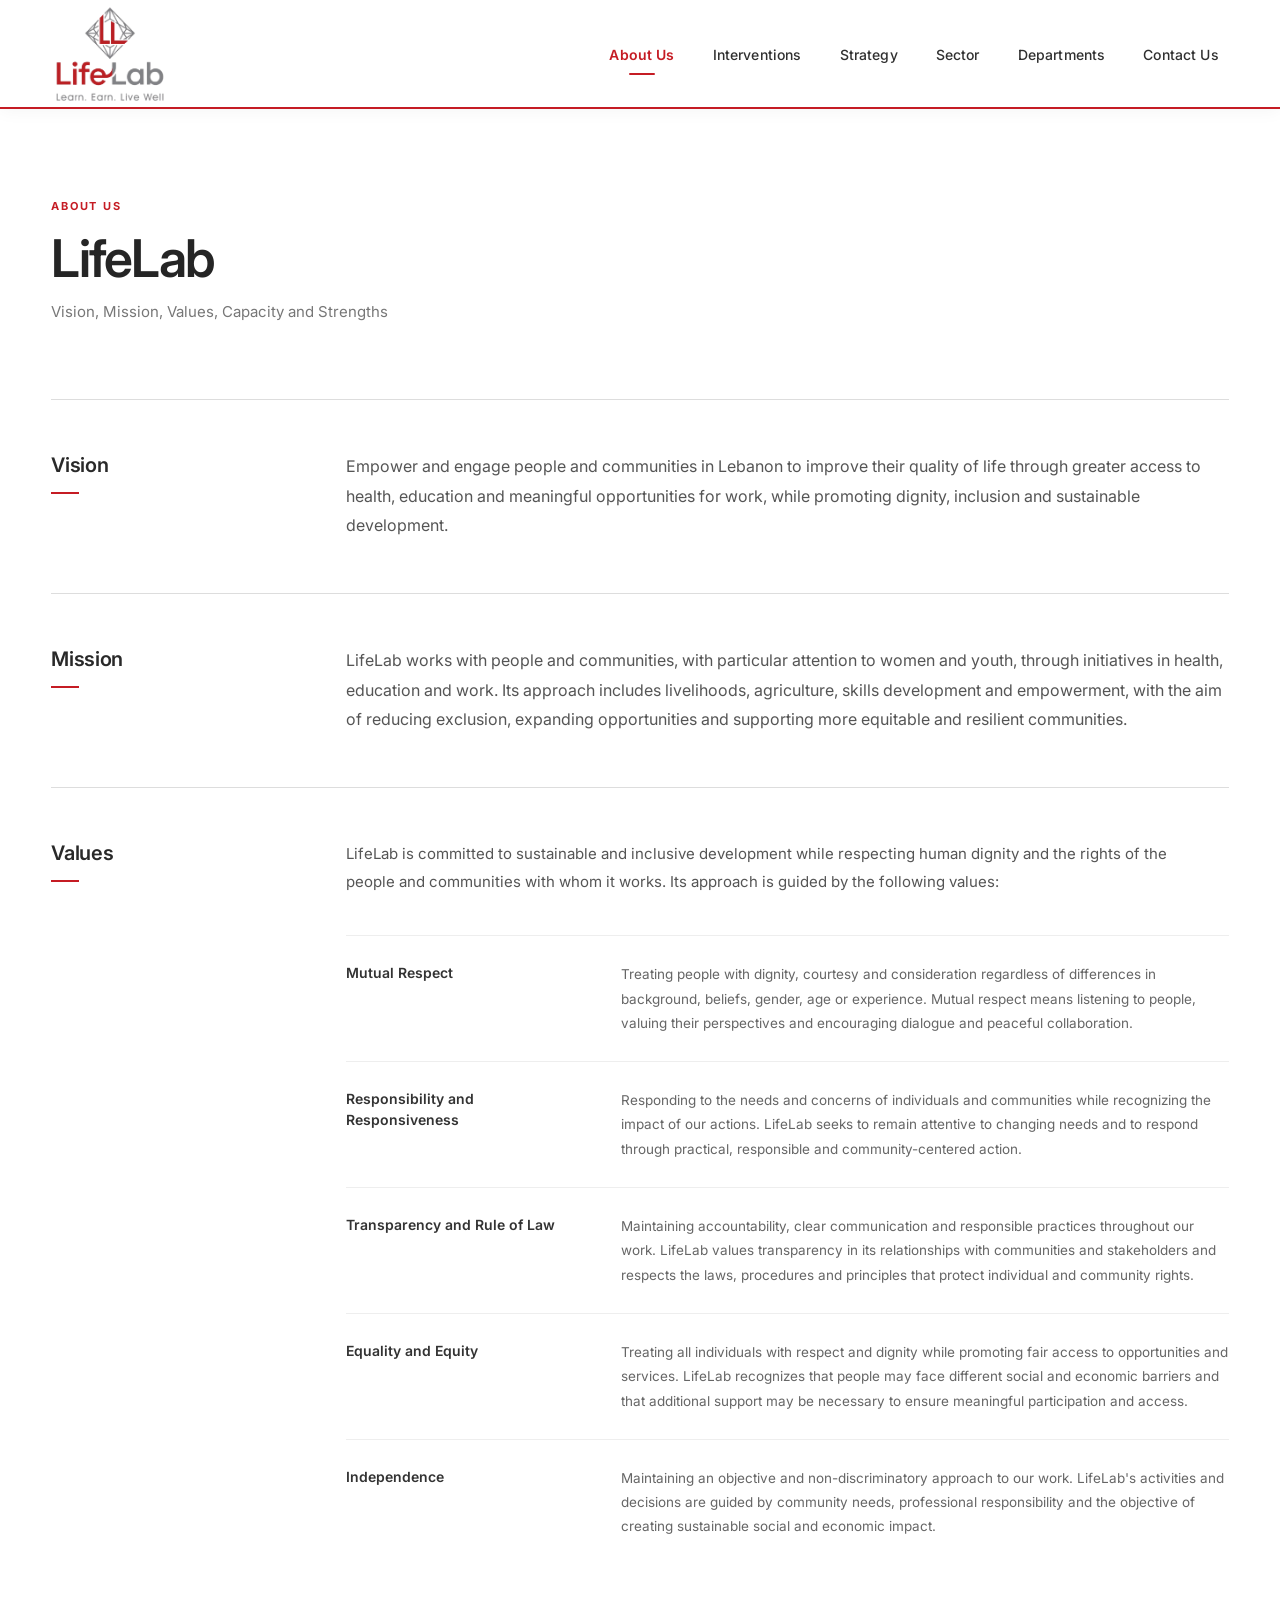
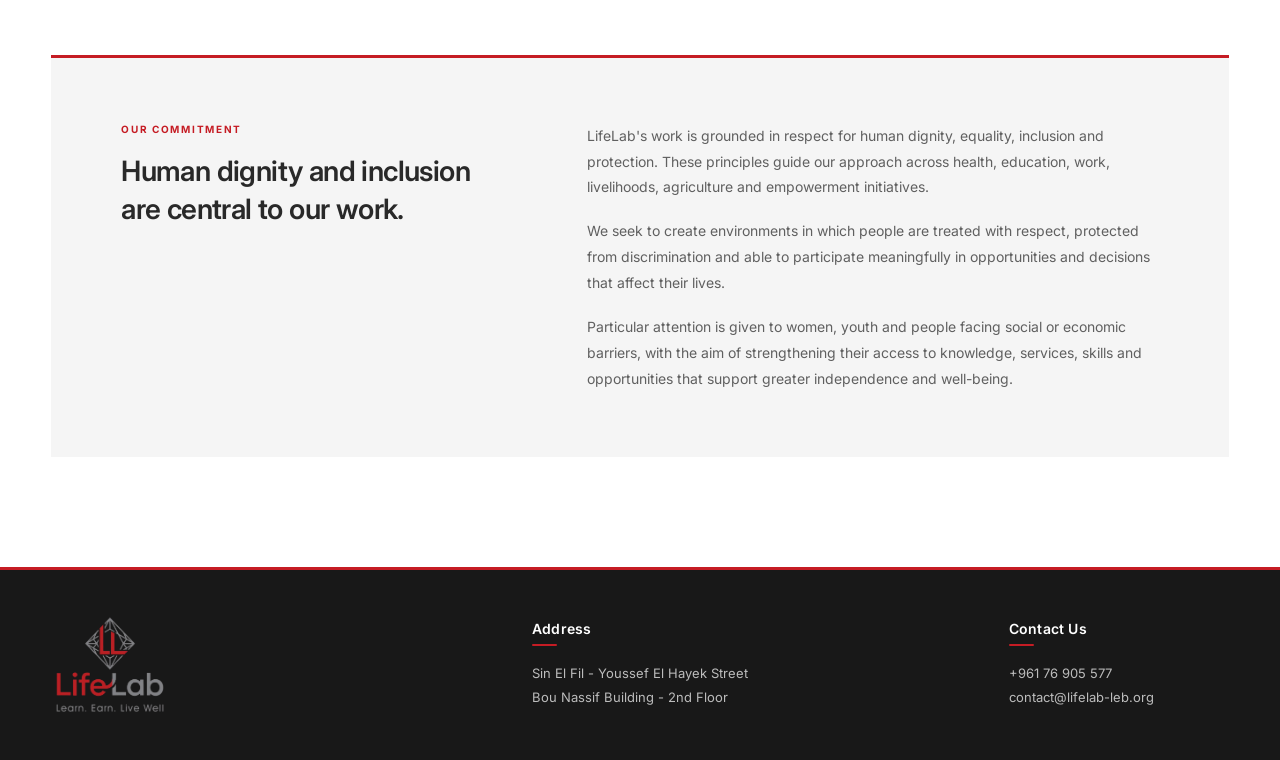
==== index.html @ 03f07a5e "Add files via upload" ====
<!DOCTYPE html>
<html lang="en">

<head>
    <meta charset="UTF-8">

    <meta name="viewport" content="width=device-width, initial-scale=1.0">

    <meta name="description" content="LifeLab Lebanon - Learn. Earn. Live Well.">

    <title>LifeLab | Learn. Earn. Live Well</title>

    <!-- Favicon -->
    <link rel="icon" type="image/png" href="assets/img/lifelab-logo.png">

    <!-- Main CSS -->
    <link rel="stylesheet" href="assets/css/style.css">
</head>


<body>


    <!-- =====================================================
         HEADER
    ====================================================== -->

    <header class="site-header">

        <div class="header-container">


            <!-- Logo -->
            <a href="index.html" class="header-logo" aria-label="LifeLab Home">
                <img src="assets/img/lifelab-logo.png" alt="LifeLab - Learn. Earn. Live Well">
            </a>


            <!-- Navigation -->
            <nav class="main-nav" id="mainNav" aria-label="Main navigation">

                <a href="index.html" class="nav-link active">
                    About Us
                </a>

                <a href="interventions.html" class="nav-link">
                    Interventions
                </a>

                <a href="strategy.html" class="nav-link">
                    Strategy
                </a>

                <a href="sector.html" class="nav-link">
                    Sector
                </a>

                <a href="departments.html" class="nav-link">
                    Departments
                </a>

                <a href="contact.html" class="nav-link contact-link">
                    Contact Us
                </a>

            </nav>


            <!-- Hamburger -->
            <button class="menu-toggle" id="menuToggle" type="button" aria-label="Open navigation menu"
                aria-expanded="false" aria-controls="mainNav">
                <span></span>
                <span></span>
                <span></span>
            </button>


        </div>

    </header>



    <!-- =====================================================
         MAIN CONTENT
    ====================================================== -->

    <main>

        <!-- =====================================================
     ABOUT LIFELAB
====================================================== -->

        <main>

            <!-- =====================================================
     ABOUT US
====================================================== -->

            <main>

                <section class="about-page">

                    <div class="about-container">


                        <!-- =================================================
                 PAGE INTRODUCTION
            ================================================== -->

                        <header class="about-page-header">

                            <span class="about-eyebrow">
                                ABOUT US
                            </span>

                            <h1>LifeLab</h1>

                            <p class="about-subtitle">
                                Vision, Mission, Values, Capacity and Strengths
                            </p>

                        </header>


                        <!-- =================================================
                 VISION
            ================================================== -->

                        <section class="about-section">

                            <div class="about-section-title">
                                <h2>Vision</h2>
                            </div>

                            <div class="about-section-content">

                                <p class="about-main-text">
                                    Empower and engage people and communities in Lebanon
                                    to improve their quality of life through greater access
                                    to health, education and meaningful opportunities for
                                    work, while promoting dignity, inclusion and sustainable
                                    development.
                                </p>

                            </div>

                        </section>


                        <!-- =================================================
                 MISSION
            ================================================== -->

                        <section class="about-section">

                            <div class="about-section-title">
                                <h2>Mission</h2>
                            </div>

                            <div class="about-section-content">

                                <p class="about-main-text">
                                    LifeLab works with people and communities, with
                                    particular attention to women and youth, through
                                    initiatives in health, education and work. Its approach
                                    includes livelihoods, agriculture, skills development
                                    and empowerment, with the aim of reducing exclusion,
                                    expanding opportunities and supporting more equitable
                                    and resilient communities.
                                </p>

                            </div>

                        </section>


                        <!-- =================================================
                 VALUES
            ================================================== -->

                        <section class="about-section about-values-section">

                            <div class="about-section-title">
                                <h2>Values</h2>
                            </div>

                            <div class="about-section-content">

                                <p class="values-introduction">
                                    LifeLab is committed to sustainable and inclusive
                                    development while respecting human dignity and the
                                    rights of the people and communities with whom it
                                    works. Its approach is guided by the following values:
                                </p>


                                <!-- MUTUAL RESPECT -->

                                <div class="value-row">

                                    <h3>Mutual Respect</h3>

                                    <p>
                                        Treating people with dignity, courtesy and
                                        consideration regardless of differences in
                                        background, beliefs, gender, age or experience.
                                        Mutual respect means listening to people, valuing
                                        their perspectives and encouraging dialogue and
                                        peaceful collaboration.
                                    </p>

                                </div>


                                <!-- RESPONSIBILITY -->

                                <div class="value-row">

                                    <h3>
                                        Responsibility and Responsiveness
                                    </h3>

                                    <p>
                                        Responding to the needs and concerns of individuals
                                        and communities while recognizing the impact of our
                                        actions. LifeLab seeks to remain attentive to
                                        changing needs and to respond through practical,
                                        responsible and community-centered action.
                                    </p>

                                </div>


                                <!-- TRANSPARENCY -->

                                <div class="value-row">

                                    <h3>
                                        Transparency and Rule of Law
                                    </h3>

                                    <p>
                                        Maintaining accountability, clear communication and
                                        responsible practices throughout our work. LifeLab
                                        values transparency in its relationships with
                                        communities and stakeholders and respects the laws,
                                        procedures and principles that protect individual
                                        and community rights.
                                    </p>

                                </div>


                                <!-- EQUALITY -->

                                <div class="value-row">

                                    <h3>
                                        Equality and Equity
                                    </h3>

                                    <p>
                                        Treating all individuals with respect and dignity
                                        while promoting fair access to opportunities and
                                        services. LifeLab recognizes that people may face
                                        different social and economic barriers and that
                                        additional support may be necessary to ensure
                                        meaningful participation and access.
                                    </p>

                                </div>


                                <!-- INDEPENDENCE -->

                                <div class="value-row">

                                    <h3>Independence</h3>

                                    <p>
                                        Maintaining an objective and non-discriminatory
                                        approach to our work. LifeLab's activities and
                                        decisions are guided by community needs,
                                        professional responsibility and the objective of
                                        creating sustainable social and economic impact.
                                    </p>

                                </div>

                            </div>

                        </section>


                        <!-- =================================================
                 HUMAN RIGHTS COMMITMENT
            ================================================== -->

                        <section class="about-commitment">

                            <div class="commitment-heading">

                                <span>Our Commitment</span>

                                <h2>
                                    Human dignity and inclusion are central to our work.
                                </h2>

                            </div>


                            <div class="commitment-content">

                                <p>
                                    LifeLab's work is grounded in respect for human dignity,
                                    equality, inclusion and protection. These principles
                                    guide our approach across health, education, work,
                                    livelihoods, agriculture and empowerment initiatives.
                                </p>

                                <p>
                                    We seek to create environments in which people are
                                    treated with respect, protected from discrimination and
                                    able to participate meaningfully in opportunities and
                                    decisions that affect their lives.
                                </p>

                                <p>
                                    Particular attention is given to women, youth and people
                                    facing social or economic barriers, with the aim of
                                    strengthening their access to knowledge, services,
                                    skills and opportunities that support greater
                                    independence and well-being.
                                </p>

                            </div>

                        </section>


                    </div>

                </section>

            </main>

        </main>

    </main>




    <!-- =====================================================
     FOOTER
====================================================== -->

    <footer class="site-footer">

        <div class="footer-container">


            <!-- LEFT: LOGO -->

            <div class="footer-brand">

                <a href="index.html" class="footer-logo" aria-label="LifeLab Home">
                    <img src="assets/img/lifelab-logo.png" alt="LifeLab - Learn. Earn. Live Well">
                </a>

            </div>


            <!-- MIDDLE: ADDRESS -->

            <div class="footer-info footer-address">

                <h3>Address</h3>

                <p>
                    Sin El Fil - Youssef El Hayek Street<br>
                    Bou Nassif Building - 2nd Floor
                </p>

            </div>


            <!-- RIGHT: CONTACT -->

            <div class="footer-info footer-contact">

                <h3>Contact Us</h3>

                <a href="tel:+96176905577">
                    +961 76 905 577
                </a>

                <a href="mailto:contact@lifelab-leb.org">
                    contact@lifelab-leb.org
                </a>

            </div>


        </div>

    </footer>


    <!-- Main JavaScript -->
    <script src="assets/js/app.js"></script>

</body>

</html>
---- assets/css/style.css ----
/* =========================================================
   LIFELAB
   MAIN STYLESHEET
========================================================= */

/* =========================================================
   GOOGLE FONT
========================================================= */

@import url("https://fonts.googleapis.com/css2?family=Inter:wght@400;500;600;700&display=swap");

/* =========================================================
   RESET / GLOBAL
========================================================= */

* {
  margin: 0;
  padding: 0;
  box-sizing: border-box;
}

html {
  width: 100%;
  scroll-behavior: smooth;
}

body {
  width: 100%;
  margin: 0;

  font-family: "Inter", Arial, sans-serif;

  background: #ffffff;
  color: #292929;

  overflow-x: hidden;

  -webkit-font-smoothing: antialiased;
  -moz-osx-font-smoothing: grayscale;
}

body.menu-open {
  overflow: hidden;
}

a {
  color: inherit;
  text-decoration: none;
}

img {
  display: block;
  max-width: 100%;
}

button {
  font: inherit;
}

/* =========================================================
   HEADER
========================================================= */

.site-header {
  position: relative;
  z-index: 1000;

  width: 100%;

  background: #ffffff;

  border-bottom: 1px solid #e8e8e8;

  box-shadow: 0 3px 16px rgba(0, 0, 0, 0.04);
}

/* LifeLab red line */

.site-header::after {
  content: "";

  position: absolute;

  left: 0;
  bottom: -1px;

  width: 100%;
  height: 2px;

  background: #c51c24;
}

/* =========================================================
   HEADER CONTAINER
========================================================= */

.header-container {
  position: relative;

  width: 92%;
  max-width: 1400px;

  height: 108px;

  margin: 0 auto;

  display: flex;
  align-items: center;
  justify-content: space-between;

  gap: 70px;
}

/* =========================================================
   LOGO
========================================================= */

.header-logo {
  width: 118px;

  flex: 0 0 auto;

  display: flex;
  align-items: center;
  justify-content: flex-start;
}

.header-logo img {
  width: 100%;
  height: auto;

  object-fit: contain;

  transition:
    opacity 0.25s ease,
    transform 0.25s ease;
}

.header-logo:hover img {
  opacity: 0.9;

  transform: translateY(-1px);
}

/* =========================================================
   NAVIGATION
========================================================= */

.main-nav {
  margin-left: auto;

  display: flex;
  align-items: center;
  justify-content: flex-end;

  gap: 18px;
}

/* =========================================================
   NAVIGATION LINKS
========================================================= */

.nav-link {
  position: relative;

  min-height: 48px;

  padding: 0 10px;

  display: flex;
  align-items: center;
  justify-content: center;

  color: #303030;

  font-family: "Inter", Arial, sans-serif;

  font-size: 14px;
  font-weight: 500;

  letter-spacing: 0.15px;

  white-space: nowrap;

  transition:
    color 0.25s ease,
    opacity 0.25s ease;
}

.nav-link:hover {
  color: #c51c24;
}

/* =========================================================
   NAVIGATION UNDERLINE
========================================================= */

.nav-link::after {
  content: "";

  position: absolute;

  left: 50%;
  bottom: 3px;

  width: 0;
  height: 2px;

  background: #c51c24;

  border-radius: 20px;

  transform: translateX(-50%);

  transition: width 0.25s ease;
}

.nav-link:hover::after {
  width: 26px;
}

.nav-link.active {
  color: #c51c24;

  font-weight: 600;
}

.nav-link.active::after {
  width: 26px;
}

/* =========================================================
   CONTACT
   SAME AS NORMAL NAVIGATION
========================================================= */

.contact-link {
  margin: 0;

  padding-left: 10px;
  padding-right: 10px;

  color: #303030;

  background: transparent;

  border: none;
  border-radius: 0;
}

.contact-link:hover {
  color: #c51c24;

  background: transparent;

  transform: none;
}

.contact-link::after {
  display: block;
}

.contact-link.active {
  color: #c51c24;
}

/* =========================================================
   HAMBURGER
========================================================= */

.menu-toggle {
  display: none;

  position: relative;

  width: 44px;
  height: 44px;

  flex: 0 0 44px;

  margin-left: auto;
  padding: 0;

  background: transparent;

  border: 0;
  outline: 0;

  cursor: pointer;
}

/* Hamburger lines */

.menu-toggle span {
  position: absolute;

  left: 50%;

  width: 27px;
  height: 2px;

  display: block;

  background: #303030;

  border-radius: 10px;

  transform: translateX(-50%);

  transition:
    top 0.3s ease,
    transform 0.3s ease,
    opacity 0.2s ease,
    background-color 0.25s ease;
}

.menu-toggle span:nth-child(1) {
  top: 13px;
}

.menu-toggle span:nth-child(2) {
  top: 21px;
}

.menu-toggle span:nth-child(3) {
  top: 29px;
}

.menu-toggle:hover span {
  background: #c51c24;
}

/* =========================================================
   HAMBURGER ACTIVE
========================================================= */

.menu-toggle.active span:nth-child(1) {
  top: 21px;

  transform: translateX(-50%) rotate(45deg);

  background: #c51c24;
}

.menu-toggle.active span:nth-child(2) {
  opacity: 0;
}

.menu-toggle.active span:nth-child(3) {
  top: 21px;

  transform: translateX(-50%) rotate(-45deg);

  background: #c51c24;
}

/* =========================================================
   MEDIUM SCREENS
========================================================= */

@media (max-width: 1100px) {
  .header-container {
    width: 94%;

    gap: 35px;
  }

  .header-logo {
    width: 105px;
  }

  .main-nav {
    gap: 10px;
  }

  .nav-link {
    padding-left: 7px;
    padding-right: 7px;

    font-size: 13px;
  }

  .contact-link {
    padding-left: 7px;
    padding-right: 7px;
  }
}

/* =========================================================
   TABLET
   KEEP NAVIGATION VISIBLE
========================================================= */

@media (max-width: 850px) {
  .header-container {
    width: 96%;
    height: 96px;

    gap: 14px;
  }

  .header-logo {
    width: 88px;
  }

  .main-nav {
    gap: 4px;
  }

  .nav-link {
    min-height: 44px;

    padding-left: 5px;
    padding-right: 5px;

    font-size: 11.5px;

    letter-spacing: 0;
  }

  .contact-link {
    padding-left: 5px;
    padding-right: 5px;
  }
}

/* =========================================================
   MOBILE
========================================================= */

@media (max-width: 700px) {
  /* =====================================================
       HEADER
    ===================================================== */

  .site-header {
    position: relative;

    width: 100%;

    background: #ffffff;
  }

  /*
       Static position is intentional.
       Mobile navigation will position itself
       relative to .site-header.
    */

  .header-container {
    position: static;

    width: 100%;
    max-width: none;

    height: 86px;

    margin: 0;

    padding: 0 24px;

    display: flex;
    align-items: center;
    justify-content: space-between;

    gap: 20px;
  }

  /* =====================================================
       LOGO
    ===================================================== */

  .header-logo {
    position: relative;
    z-index: 1201;

    width: 86px;

    flex: 0 0 auto;
  }

  /* =====================================================
       HAMBURGER
    ===================================================== */

  .menu-toggle {
    display: block;

    position: relative;
    z-index: 1201;

    width: 44px;
    height: 44px;

    flex: 0 0 44px;

    margin-left: auto;
  }

  /* =====================================================
       MOBILE NAVIGATION
    ===================================================== */

  .main-nav {
    position: absolute;

    top: 100%;
    left: 0;
    right: 0;

    z-index: 1100;

    width: 100%;

    margin: 0;

    padding: 12px 24px 18px;

    display: flex;
    flex-direction: column;

    align-items: stretch;
    justify-content: flex-start;

    gap: 0;

    background: #ffffff;

    border-top: 1px solid #eeeeee;
    border-bottom: 2px solid #c51c24;

    box-shadow: 0 14px 28px rgba(0, 0, 0, 0.08);

    opacity: 0;

    visibility: hidden;

    pointer-events: none;

    transform: translateY(-8px);

    transition:
      opacity 0.25s ease,
      transform 0.25s ease,
      visibility 0.25s ease;
  }

  /* =====================================================
       OPEN MOBILE NAVIGATION
    ===================================================== */

  .main-nav.open {
    opacity: 1;

    visibility: visible;

    pointer-events: auto;

    transform: translateY(0);
  }

  /* =====================================================
       MOBILE LINKS
    ===================================================== */

  .main-nav .nav-link {
    position: relative;

    width: 100%;

    min-height: 52px;

    margin: 0;

    padding: 0 8px;

    display: flex;
    align-items: center;
    justify-content: flex-start;

    color: #303030;

    font-family: "Inter", Arial, sans-serif;

    font-size: 14px;
    font-weight: 500;

    letter-spacing: 0.1px;

    text-align: left;

    white-space: nowrap;

    background: transparent;

    border-bottom: 1px solid #eeeeee;
  }

  .main-nav .nav-link:hover {
    color: #c51c24;

    background: transparent;
  }

  /*
       Remove desktop underline
       inside mobile menu.
    */

  .main-nav .nav-link::after {
    display: none;
  }

  /* =====================================================
       ACTIVE MOBILE LINK
    ===================================================== */

  .main-nav .nav-link.active {
    color: #c51c24;

    font-weight: 600;
  }

  .main-nav .nav-link.active::before {
    content: "";

    width: 3px;
    height: 20px;

    flex: 0 0 3px;

    margin-right: 12px;

    background: #c51c24;

    border-radius: 10px;
  }

  /* =====================================================
       CONTACT ON MOBILE
    ===================================================== */

  .main-nav .contact-link {
    width: 100%;

    min-width: 0;
    min-height: 52px;

    margin: 0;

    padding: 0 8px;

    color: #303030;

    font-size: 14px;
    font-weight: 500;

    background: transparent;

    border: 0;
    border-radius: 0;
  }

  .main-nav .contact-link:hover {
    color: #c51c24;

    background: transparent;
  }

  .main-nav .contact-link.active {
    color: #c51c24;

    font-weight: 600;
  }
}

/* =========================================================
   SMALL MOBILE
========================================================= */

@media (max-width: 480px) {
  .header-container {
    height: 80px;

    padding-left: 20px;
    padding-right: 20px;
  }

  .header-logo {
    width: 78px;
  }

  .menu-toggle {
    width: 42px;
    height: 42px;

    flex-basis: 42px;
  }

  .menu-toggle span {
    width: 25px;
  }

  .menu-toggle span:nth-child(1) {
    top: 12px;
  }

  .menu-toggle span:nth-child(2) {
    top: 19px;
  }

  .menu-toggle span:nth-child(3) {
    top: 26px;
  }

  .menu-toggle.active span:nth-child(1),
  .menu-toggle.active span:nth-child(3) {
    top: 19px;
  }

  .main-nav {
    padding: 10px 20px 16px;
  }

  .main-nav .nav-link,
  .main-nav .contact-link {
    min-height: 50px;

    font-size: 13.5px;
  }
}

/* =========================================================
   FOOTER
========================================================= */

.site-footer {
  width: 100%;

  margin-top: auto;

  background: #171717;

  color: #ffffff;
}

/* =========================================================
   FOOTER MAIN
========================================================= */

.footer-container {
  width: 92%;
  max-width: 1400px;

  margin: 0 auto;

  padding: 55px 0;

  display: grid;

  grid-template-columns:
    1fr
    1.25fr
    1fr;

  align-items: center;

  gap: 70px;
}

/* =========================================================
   FOOTER
========================================================= */

.site-footer {
  width: 100%;

  background: #181818;

  color: #ffffff;

  border-top: 3px solid #c51c24;
}

/* =========================================================
   FOOTER CONTAINER
========================================================= */

.footer-container {
  width: 92%;
  max-width: 1400px;

  min-height: 190px;

  margin: 0 auto;

  padding: 42px 0;

  display: grid;

  grid-template-columns:
    1fr
    1.2fr
    1fr;

  align-items: center;

  gap: 70px;
}

/* =========================================================
   FOOTER BRAND
========================================================= */

.footer-brand {
  display: flex;
  align-items: center;
  justify-content: flex-start;
}

/* =========================================================
   FOOTER LOGO
========================================================= */

.footer-logo {
  width: 118px;

  display: block;
}

.footer-logo img {
  width: 100%;
  height: auto;

  object-fit: contain;

  transition:
    opacity 0.25s ease,
    transform 0.25s ease;
}

.footer-logo:hover img {
  opacity: 0.88;

  transform: translateY(-1px);
}

/* =========================================================
   FOOTER INFORMATION
========================================================= */

.footer-info {
  display: flex;
  flex-direction: column;

  align-items: flex-start;
  justify-content: center;
}

/* Footer headings */

.footer-info h3 {
  position: relative;

  margin-bottom: 16px;

  padding-bottom: 9px;

  color: #ffffff;

  font-family: "Inter", Arial, sans-serif;

  font-size: 14px;
  font-weight: 600;

  letter-spacing: 0.2px;
}

/* Small red accent under headings */

.footer-info h3::after {
  content: "";

  position: absolute;

  left: 0;
  bottom: 0;

  width: 25px;
  height: 2px;

  background: #c51c24;

  border-radius: 20px;
}

/* =========================================================
   FOOTER TEXT
========================================================= */

.footer-info p,
.footer-info a {
  color: #bcbcbc;

  font-family: "Inter", Arial, sans-serif;

  font-size: 13px;
  font-weight: 400;

  line-height: 1.8;
}

/* =========================================================
   ADDRESS
========================================================= */

.footer-address {
  justify-self: center;

  text-align: left;
}

/* =========================================================
   CONTACT
========================================================= */

.footer-contact {
  justify-self: end;

  min-width: 220px;
}

.footer-contact a {
  width: fit-content;

  transition: color 0.25s ease;
}

.footer-contact a:hover {
  color: #ffffff;
}

/* =========================================================
   TABLET FOOTER
========================================================= */

@media (max-width: 850px) {
  .footer-container {
    width: 94%;

    min-height: 175px;

    gap: 35px;
  }

  .footer-logo {
    width: 100px;
  }

  .footer-info h3 {
    font-size: 13px;
  }

  .footer-info p,
  .footer-info a {
    font-size: 12px;
  }

  .footer-contact {
    min-width: 190px;
  }
}

/* =========================================================
   MOBILE FOOTER
========================================================= */

@media (max-width: 700px) {
  .footer-container {
    width: 100%;

    min-height: 0;

    padding: 42px 24px;

    grid-template-columns: 1fr;

    align-items: start;

    gap: 32px;
  }

  /* Logo */

  .footer-brand {
    width: 100%;

    justify-content: flex-start;
  }

  .footer-logo {
    width: 90px;
  }

  /* Information */

  .footer-address,
  .footer-contact {
    width: 100%;

    justify-self: start;

    text-align: left;
  }

  .footer-contact {
    min-width: 0;
  }

  .footer-info h3 {
    margin-bottom: 12px;
  }

  .footer-info p,
  .footer-info a {
    font-size: 12.5px;

    line-height: 1.75;
  }
}

/* =========================================================
   SMALL MOBILE FOOTER
========================================================= */

@media (max-width: 480px) {
  .footer-container {
    padding: 36px 20px;

    gap: 28px;
  }

  .footer-logo {
    width: 82px;
  }

  .footer-info h3 {
    font-size: 13px;
  }

  .footer-info p,
  .footer-info a {
    font-size: 12px;
  }
}

/* =========================================================
   CONTACT INTRO
========================================================= */

.contact-intro {
  position: relative;

  width: 100%;

  padding: 95px 0 90px;

  background: #f7f7f7;

  overflow: hidden;
}

/* subtle LifeLab detail */

.contact-intro::after {
  content: "";

  position: absolute;

  top: 0;
  right: 0;

  width: 32%;
  height: 3px;

  background: #c51c24;
}

/* =========================================================
   CONTACT INTRO CONTAINER
========================================================= */

.contact-intro-container {
  position: relative;
  z-index: 2;

  width: 92%;
  max-width: 1400px;

  margin: 0 auto;
}

/* =========================================================
   SMALL LABEL
========================================================= */

.section-label {
  display: block;

  margin-bottom: 18px;

  color: #c51c24;

  font-family: "Inter", Arial, sans-serif;

  font-size: 11px;
  font-weight: 700;

  letter-spacing: 1.8px;
}

/* =========================================================
   TITLE
========================================================= */

.contact-intro h1 {
  max-width: 700px;

  margin-bottom: 25px;

  color: #242424;

  font-family: "Inter", Arial, sans-serif;

  font-size: clamp(42px, 5vw, 68px);
  font-weight: 600;

  line-height: 1.05;

  letter-spacing: -2px;
}

/* =========================================================
   TEXT
========================================================= */

.contact-intro p {
  max-width: 780px;

  color: #626262;

  font-family: "Inter", Arial, sans-serif;

  font-size: 17px;
  font-weight: 400;

  line-height: 1.8;
}

.contact-intro p strong {
  color: #333333;

  font-weight: 600;
}

/* =========================================================
   CONTACT INTRO RESPONSIVE
========================================================= */

@media (max-width: 700px) {
  .contact-intro {
    padding: 65px 0 60px;
  }

  .contact-intro-container {
    width: 100%;

    padding: 0 24px;
  }

  .section-label {
    margin-bottom: 14px;

    font-size: 10px;

    letter-spacing: 1.5px;
  }

  .contact-intro h1 {
    margin-bottom: 20px;

    font-size: 42px;

    letter-spacing: -1.3px;
  }

  .contact-intro p {
    max-width: 100%;

    font-size: 15px;

    line-height: 1.75;
  }
}

/* =========================================================
   SMALL MOBILE
========================================================= */

@media (max-width: 480px) {
  .contact-intro {
    padding: 55px 0 52px;
  }

  .contact-intro-container {
    padding: 0 20px;
  }

  .contact-intro h1 {
    font-size: 36px;
  }

  .contact-intro p {
    font-size: 14px;
  }
}

/* =========================================================
   CONTACT FORM SECTION
========================================================= */

.contact-form-section {
  width: 100%;

  padding: 90px 0 105px;

  background: #ffffff;
}

/* =========================================================
   CONTAINER
========================================================= */

.contact-form-container {
  width: 92%;
  max-width: 1100px;

  margin: 0 auto;
}

/* =========================================================
   FORM HEADING
========================================================= */

.contact-form-heading {
  max-width: 650px;

  margin-bottom: 45px;
}

.contact-form-heading h2 {
  margin-bottom: 14px;

  color: #242424;

  font-family: "Inter", Arial, sans-serif;

  font-size: 34px;
  font-weight: 600;

  line-height: 1.2;

  letter-spacing: -0.8px;
}

.contact-form-heading p {
  color: #6b6b6b;

  font-size: 15px;
  font-weight: 400;

  line-height: 1.7;
}

/* =========================================================
   FORM
========================================================= */

.contact-form {
  width: 100%;
}

/* =========================================================
   FORM GRID
========================================================= */

.form-grid {
  display: grid;

  grid-template-columns: repeat(2, minmax(0, 1fr));

  column-gap: 30px;
  row-gap: 28px;
}

/* =========================================================
   FORM GROUP
========================================================= */

.form-group {
  width: 100%;

  display: flex;
  flex-direction: column;
}

.form-group-full {
  grid-column: 1 / -1;
}

/* =========================================================
   LABEL
========================================================= */

.form-group label {
  margin-bottom: 10px;

  color: #333333;

  font-family: "Inter", Arial, sans-serif;

  font-size: 13px;
  font-weight: 600;
}

/* =========================================================
   INPUTS
========================================================= */

.form-group input,
.form-group textarea {
  width: 100%;

  padding: 15px 16px;

  color: #292929;

  font-family: "Inter", Arial, sans-serif;

  font-size: 14px;
  font-weight: 400;

  background: #fafafa;

  border: 1px solid #dddddd;

  border-radius: 4px;

  outline: none;

  transition:
    border-color 0.25s ease,
    background-color 0.25s ease,
    box-shadow 0.25s ease;
}

.form-group input {
  height: 52px;
}

.form-group textarea {
  min-height: 170px;

  line-height: 1.6;

  resize: vertical;
}

/* Placeholder */

.form-group input::placeholder,
.form-group textarea::placeholder {
  color: #a0a0a0;
}

/* Focus */

.form-group input:focus,
.form-group textarea:focus {
  background: #ffffff;

  border-color: #c51c24;

  box-shadow: 0 0 0 3px rgba(197, 28, 36, 0.07);
}

/* =========================================================
   PHONE FIELD
========================================================= */

.phone-input {
  width: 100%;
  height: 52px;

  display: flex;
  align-items: center;

  background: #fafafa;

  border: 1px solid #dddddd;

  border-radius: 4px;

  overflow: hidden;

  transition:
    border-color 0.25s ease,
    box-shadow 0.25s ease,
    background-color 0.25s ease;
}

/* +961 */

.phone-prefix {
  height: 100%;

  padding: 0 15px;

  display: flex;
  align-items: center;
  justify-content: center;

  color: #4a4a4a;

  font-size: 14px;
  font-weight: 600;

  background: #f1f1f1;

  border-right: 1px solid #dddddd;
}

/* Phone input */

.phone-input input {
  height: 100%;

  padding: 0 16px;

  background: transparent;

  border: 0;

  border-radius: 0;

  box-shadow: none;
}

.phone-input input:focus {
  background: transparent;

  border: 0;

  box-shadow: none;
}

/* focus entire phone box */

.phone-input:focus-within {
  background: #ffffff;

  border-color: #c51c24;

  box-shadow: 0 0 0 3px rgba(197, 28, 36, 0.07);
}

/* =========================================================
   HINT
========================================================= */

.form-hint {
  margin-top: 7px;

  color: #999999;

  font-size: 11px;

  line-height: 1.4;
}

/* =========================================================
   ERRORS
========================================================= */

.form-error {
  display: none;

  margin-top: 7px;

  color: #c51c24;

  font-size: 11.5px;

  line-height: 1.4;
}

/* invalid normal input */

.form-group.error > input,
.form-group.error > textarea {
  border-color: #c51c24;

  background: #fffafa;
}

/* invalid phone */

.form-group.error .phone-input {
  border-color: #c51c24;

  background: #fffafa;
}

/* show error */

.form-group.error .form-error {
  display: block;
}

/* =========================================================
   SUBMIT AREA
========================================================= */

.form-submit {
  margin-top: 35px;
}

/* =========================================================
   BUTTON
========================================================= */

.contact-submit-btn {
  min-width: 175px;
  height: 52px;

  padding: 0 22px;

  display: inline-flex;
  align-items: center;
  justify-content: center;

  gap: 20px;

  color: #ffffff;

  font-family: "Inter", Arial, sans-serif;

  font-size: 13px;
  font-weight: 600;

  background: #c51c24;

  border: 1px solid #c51c24;

  border-radius: 3px;

  cursor: pointer;

  transition:
    background-color 0.25s ease,
    border-color 0.25s ease,
    transform 0.25s ease;
}

.contact-submit-btn span {
  font-size: 18px;

  transition: transform 0.25s ease;
}

.contact-submit-btn:hover {
  background: #a9171e;

  border-color: #a9171e;

  transform: translateY(-1px);
}

.contact-submit-btn:hover span {
  transform: translateX(3px);
}

/* =========================================================
   SUCCESS MESSAGE
========================================================= */

.form-success {
  width: 100%;

  margin-top: 28px;

  padding: 18px 20px;

  display: none;
  align-items: center;

  gap: 15px;

  background: #f6faf7;

  border: 1px solid #d8e8dc;
  border-left: 3px solid #438a55;

  border-radius: 4px;
}

/* when visible */

.form-success.show {
  display: flex;
}

/* check */

.success-icon {
  width: 34px;
  height: 34px;

  flex: 0 0 34px;

  display: flex;
  align-items: center;
  justify-content: center;

  color: #ffffff;

  font-size: 15px;
  font-weight: 700;

  background: #438a55;

  border-radius: 50%;
}

/* success text */

.form-success strong {
  display: block;

  margin-bottom: 3px;

  color: #2d5837;

  font-size: 13px;
  font-weight: 600;
}

.form-success p {
  color: #67806d;

  font-size: 12px;

  line-height: 1.5;
}

/* =========================================================
   TABLET / MOBILE
========================================================= */

@media (max-width: 700px) {
  .contact-form-section {
    padding: 60px 0 70px;
  }

  .contact-form-container {
    width: 100%;

    padding: 0 24px;
  }

  .contact-form-heading {
    margin-bottom: 35px;
  }

  .contact-form-heading h2 {
    font-size: 29px;
  }

  .form-grid {
    grid-template-columns: 1fr;

    gap: 23px;
  }

  .form-group-full {
    grid-column: auto;
  }

  .form-submit {
    margin-top: 28px;
  }
}

/* =========================================================
   SMALL MOBILE
========================================================= */

@media (max-width: 480px) {
  .contact-form-section {
    padding: 52px 0 60px;
  }

  .contact-form-container {
    padding: 0 20px;
  }

  .contact-form-heading h2 {
    font-size: 26px;
  }

  .contact-form-heading p {
    font-size: 14px;
  }

  .contact-submit-btn {
    width: 100%;
  }

  .form-success {
    align-items: flex-start;
  }
}

/* =========================================================
   ABOUT US
========================================================= */

.about-page {
  width: 100%;

  padding: 90px 0 110px;

  background: #ffffff;
}

/* =========================================================
   MAIN CONTAINER
========================================================= */

.about-container {
  width: 92%;
  max-width: 1400px;

  margin: 0 auto;
}

/* =========================================================
   PAGE HEADER
========================================================= */

.about-page-header {
  max-width: 850px;

  margin-bottom: 75px;
}

/* Small label */

.about-eyebrow {
  display: block;

  margin-bottom: 17px;

  color: #c51c24;

  font-family: "Inter", Arial, sans-serif;

  font-size: 11px;
  font-weight: 700;

  letter-spacing: 1.8px;
}

/* Main title */

.about-page-header h1 {
  margin: 0 0 13px;

  color: #252525;

  font-family: "Inter", Arial, sans-serif;

  font-size: 52px;
  font-weight: 600;

  line-height: 1.1;

  letter-spacing: -1.7px;
}

/* Subtitle */

.about-subtitle {
  color: #777777;

  font-family: "Inter", Arial, sans-serif;

  font-size: 15px;
  font-weight: 400;

  line-height: 1.6;
}

/* =========================================================
   STANDARD ABOUT SECTION
========================================================= */

.about-section {
  width: 100%;

  padding: 52px 0;

  display: grid;

  grid-template-columns:
    230px
    minmax(0, 1fr);

  gap: 65px;

  border-top: 1px solid #dddddd;
}

/* =========================================================
   SECTION TITLE
========================================================= */

.about-section-title h2 {
  color: #292929;

  font-family: "Inter", Arial, sans-serif;

  font-size: 20px;
  font-weight: 600;

  line-height: 1.3;

  letter-spacing: -0.3px;
}

/* Small red line */

.about-section-title h2::after {
  content: "";

  display: block;

  width: 28px;
  height: 2px;

  margin-top: 14px;

  background: #c51c24;
}

/* =========================================================
   SECTION CONTENT
========================================================= */

.about-section-content {
  max-width: 900px;
}

/* Vision / Mission text */

.about-main-text {
  color: #555555;

  font-family: "Inter", Arial, sans-serif;

  font-size: 16px;
  font-weight: 400;

  line-height: 1.85;
}

/* =========================================================
   VALUES
========================================================= */

.about-values-section {
  padding-bottom: 65px;
}

/* Values intro */

.values-introduction {
  max-width: 850px;

  margin-bottom: 40px;

  color: #555555;

  font-size: 15px;
  font-weight: 400;

  line-height: 1.85;
}

/* =========================================================
   INDIVIDUAL VALUE
========================================================= */

.value-row {
  width: 100%;

  padding: 26px 0;

  display: grid;

  grid-template-columns:
    240px
    minmax(0, 1fr);

  gap: 35px;

  border-top: 1px solid #eeeeee;
}

/* Value heading */

.value-row h3 {
  color: #333333;

  font-family: "Inter", Arial, sans-serif;

  font-size: 14px;
  font-weight: 600;

  line-height: 1.5;
}

/* Value text */

.value-row p {
  color: #666666;

  font-family: "Inter", Arial, sans-serif;

  font-size: 13.5px;
  font-weight: 400;

  line-height: 1.8;
}

/* =========================================================
   COMMITMENT
========================================================= */

.about-commitment {
  width: 100%;

  margin-top: 25px;

  padding: 65px 70px;

  display: grid;

  grid-template-columns:
    minmax(280px, 0.8fr)
    minmax(0, 1.2fr);

  gap: 85px;

  background: #f5f5f5;

  border-top: 3px solid #c51c24;
}

/* =========================================================
   COMMITMENT HEADING
========================================================= */

.commitment-heading span {
  display: block;

  margin-bottom: 18px;

  color: #c51c24;

  font-size: 10px;
  font-weight: 700;

  letter-spacing: 1.7px;

  text-transform: uppercase;
}

.commitment-heading h2 {
  max-width: 420px;

  color: #292929;

  font-family: "Inter", Arial, sans-serif;

  font-size: 28px;
  font-weight: 600;

  line-height: 1.35;

  letter-spacing: -0.6px;
}

/* =========================================================
   COMMITMENT CONTENT
========================================================= */

.commitment-content {
  max-width: 700px;
}

.commitment-content p {
  margin-bottom: 18px;

  color: #606060;

  font-family: "Inter", Arial, sans-serif;

  font-size: 14px;
  font-weight: 400;

  line-height: 1.85;
}

.commitment-content p:last-child {
  margin-bottom: 0;
}

/* =========================================================
   TABLET
========================================================= */

@media (max-width: 900px) {
  .about-page {
    padding: 75px 0 90px;
  }

  .about-page-header {
    margin-bottom: 60px;
  }

  .about-page-header h1 {
    font-size: 46px;
  }

  .about-section {
    grid-template-columns:
      180px
      minmax(0, 1fr);

    gap: 40px;
  }

  .value-row {
    grid-template-columns:
      190px
      minmax(0, 1fr);

    gap: 30px;
  }

  .about-commitment {
    padding: 55px 45px;

    gap: 55px;
  }
}

/* =========================================================
   MOBILE
========================================================= */

@media (max-width: 700px) {
  .about-page {
    padding: 60px 0 70px;
  }

  .about-container {
    width: 100%;

    padding: 0 24px;
  }

  /* PAGE INTRO */

  .about-page-header {
    margin-bottom: 50px;
  }

  .about-eyebrow {
    margin-bottom: 13px;

    font-size: 10px;
  }

  .about-page-header h1 {
    margin-bottom: 10px;

    font-size: 39px;

    letter-spacing: -1.2px;
  }

  .about-subtitle {
    font-size: 14px;
  }

  /* SECTIONS */

  .about-section {
    padding: 40px 0;

    grid-template-columns: 1fr;

    gap: 27px;
  }

  .about-section-title h2 {
    font-size: 19px;
  }

  .about-section-title h2::after {
    margin-top: 11px;
  }

  .about-main-text {
    font-size: 14.5px;

    line-height: 1.8;
  }

  /* VALUES */

  .values-introduction {
    margin-bottom: 25px;

    font-size: 14px;

    line-height: 1.8;
  }

  .value-row {
    padding: 24px 0;

    grid-template-columns: 1fr;

    gap: 10px;
  }

  .value-row h3 {
    font-size: 14px;
  }

  .value-row p {
    font-size: 13.5px;
  }

  /* COMMITMENT */

  .about-commitment {
    margin-top: 10px;

    padding: 42px 32px;

    grid-template-columns: 1fr;

    gap: 32px;
  }

  .commitment-heading h2 {
    max-width: 100%;

    font-size: 25px;
  }

  .commitment-content p {
    font-size: 13.5px;
  }
}

/* =========================================================
   SMALL MOBILE
========================================================= */

@media (max-width: 480px) {
  .about-page {
    padding: 52px 0 60px;
  }

  .about-container {
    padding: 0 20px;
  }

  .about-page-header h1 {
    font-size: 35px;
  }

  .about-section {
    padding: 35px 0;
  }

  .about-commitment {
    padding: 35px 24px;
  }

  .commitment-heading h2 {
    font-size: 23px;
  }
}

/* =========================================================
   INTERVENTIONS PAGE
========================================================= */

.interventions-page {
  width: 100%;

  padding: 85px 0 110px;

  background: #ffffff;
}

/* =========================================================
   MAIN CONTAINER
========================================================= */

.interventions-container {
  width: 92%;
  max-width: 1300px;

  margin: 0 auto;
}

/* =========================================================
   PAGE HEADER
========================================================= */

.interventions-header {
  max-width: 820px;

  margin-bottom: 70px;
}

.interventions-eyebrow {
  display: block;

  margin-bottom: 16px;

  color: #c51c24;

  font-family: "Inter", Arial, sans-serif;

  font-size: 11px;
  font-weight: 700;

  letter-spacing: 1.8px;
}

.interventions-header h1 {
  margin: 0 0 20px;

  color: #252525;

  font-family: "Inter", Arial, sans-serif;

  font-size: 48px;
  font-weight: 600;

  line-height: 1.15;

  letter-spacing: -1.5px;
}

.interventions-header p {
  max-width: 780px;

  margin: 0;

  color: #666666;

  font-family: "Inter", Arial, sans-serif;

  font-size: 16px;
  font-weight: 400;

  line-height: 1.8;
}

/* =========================================================
   INTERVENTION SECTION
========================================================= */

.intervention-section {
  width: 100%;

  padding: 58px 0 64px;

  border-top: 1px solid #dddddd;
}

.intervention-section:last-child {
  border-bottom: 1px solid #dddddd;
}

/* =========================================================
   SECTION TITLE
========================================================= */

.intervention-title {
  width: 100%;

  margin-bottom: 30px;
}

.intervention-title h2 {
  margin: 0;

  color: #292929;

  font-family: "Inter", Arial, sans-serif;

  font-size: 22px;
  font-weight: 600;

  line-height: 1.35;

  letter-spacing: -0.35px;
}

/* LifeLab red detail */

.intervention-title h2::after {
  content: "";

  display: block;

  width: 30px;
  height: 2px;

  margin-top: 13px;

  background: #c51c24;
}

/* =========================================================
   CONTENT

   IMAGE LEFT
   INFORMATION RIGHT
========================================================= */

.intervention-content {
  width: 100%;

  display: grid;

  grid-template-columns:
    300px
    minmax(0, 1fr);

  column-gap: 55px;

  align-items: start;
}

/* =========================================================
   IMAGE
========================================================= */

.intervention-image {
  grid-column: 1;
  grid-row: 1 / span 20;

  position: relative;

  width: 100%;
  max-width: 300px;

  height: 330px;

  margin: 0;

  overflow: hidden;

  background: #eeeeee;
}

/* Actual image */

.intervention-image img {
  width: 100%;
  height: 100%;

  display: block;

  object-fit: cover;

  object-position: center;
}

/* Small LifeLab red detail */

.intervention-image::after {
  content: "";

  position: absolute;

  left: 0;
  bottom: 0;

  width: 55px;
  height: 4px;

  background: #c51c24;
}

/* =========================================================
   INFORMATION
========================================================= */

.intervention-content p {
  grid-column: 2;

  width: 100%;
  max-width: 820px;

  margin: 0 0 21px;

  color: #595959;

  font-family: "Inter", Arial, sans-serif;

  font-size: 14px;
  font-weight: 400;

  line-height: 1.9;
}

.intervention-content p:last-child {
  margin-bottom: 0;
}

/* Slight emphasis on opening paragraph */

.intervention-content > p:first-of-type {
  color: #424242;

  font-size: 14.5px;
}

/* =========================================================
   TABLET
========================================================= */

@media (max-width: 1000px) {
  .interventions-container {
    width: 94%;
  }

  .intervention-content {
    grid-template-columns:
      250px
      minmax(0, 1fr);

    column-gap: 40px;
  }

  .intervention-image {
    max-width: 250px;

    height: 290px;
  }
}

/* =========================================================
   SMALL TABLET
========================================================= */

@media (max-width: 800px) {
  .interventions-page {
    padding: 70px 0 85px;
  }

  .interventions-header {
    margin-bottom: 55px;
  }

  .interventions-header h1 {
    font-size: 42px;
  }

  .intervention-section {
    padding: 48px 0 52px;
  }

  .intervention-content {
    grid-template-columns:
      210px
      minmax(0, 1fr);

    column-gap: 32px;
  }

  .intervention-image {
    max-width: 210px;

    height: 250px;
  }

  .intervention-content p {
    font-size: 13.5px;

    line-height: 1.85;
  }

  .intervention-content > p:first-of-type {
    font-size: 14px;
  }
}

/* =========================================================
   MOBILE
========================================================= */

@media (max-width: 700px) {
  .interventions-page {
    padding: 60px 0 70px;
  }

  .interventions-container {
    width: 100%;

    padding: 0 24px;
  }

  /* =====================================================
       PAGE HEADER
    ===================================================== */

  .interventions-header {
    margin-bottom: 45px;
  }

  .interventions-eyebrow {
    margin-bottom: 13px;

    font-size: 10px;
  }

  .interventions-header h1 {
    margin-bottom: 17px;

    font-size: 38px;

    letter-spacing: -1.1px;
  }

  .interventions-header p {
    font-size: 14.5px;

    line-height: 1.75;
  }

  /* =====================================================
       SECTION
    ===================================================== */

  .intervention-section {
    padding: 40px 0 45px;
  }

  .intervention-title {
    margin-bottom: 25px;
  }

  .intervention-title h2 {
    font-size: 19px;
  }

  /* =====================================================
       STACK IMAGE + CONTENT
    ===================================================== */

  .intervention-content {
    display: block;
  }

  /* =====================================================
       MOBILE IMAGE
    ===================================================== */

  .intervention-image {
    width: 100%;
    max-width: 280px;

    height: 300px;

    margin: 0 0 27px;
  }

  /* =====================================================
       MOBILE TEXT
    ===================================================== */

  .intervention-content p {
    width: 100%;
    max-width: 100%;

    margin-bottom: 19px;

    font-size: 13.5px;

    line-height: 1.85;
  }

  .intervention-content > p:first-of-type {
    font-size: 14px;
  }
}

/* =========================================================
   SMALL MOBILE
========================================================= */

@media (max-width: 480px) {
  .interventions-page {
    padding: 52px 0 60px;
  }

  .interventions-container {
    padding: 0 20px;
  }

  .interventions-header h1 {
    font-size: 35px;
  }

  .intervention-section {
    padding: 35px 0 40px;
  }

  .intervention-title {
    margin-bottom: 22px;
  }

  .intervention-title h2 {
    font-size: 18px;
  }

  /*
       Portrait / documentary image.
       Intentionally NOT a banner.
    */

  .intervention-image {
    max-width: 250px;

    height: 280px;

    margin-bottom: 24px;
  }

  .intervention-content p {
    font-size: 13px;

    line-height: 1.8;
  }
}

/* =========================================================
   STRATEGY PAGE
========================================================= */

.strategy-page {
  width: 100%;

  padding: 85px 0 110px;

  background: #ffffff;
}

/* =========================================================
   CONTAINER
========================================================= */

.strategy-container {
  width: 92%;
  max-width: 1250px;

  margin: 0 auto;
}

/* =========================================================
   PAGE INTRODUCTION
========================================================= */

.strategy-header {
  width: 100%;
  max-width: 1080px;

  margin-bottom: 75px;
}

/* Small label */

.strategy-eyebrow {
  display: block;

  margin-bottom: 16px;

  color: #c51c24;

  font-family: "Inter", Arial, sans-serif;

  font-size: 11px;
  font-weight: 700;

  letter-spacing: 1.8px;

  text-transform: uppercase;
}

/* Main title */

.strategy-header h1 {
  margin: 0 0 28px;

  color: #252525;

  font-family: "Inter", Arial, sans-serif;

  font-size: 46px;
  font-weight: 600;

  line-height: 1.15;

  letter-spacing: -1.4px;
}

/* Intro paragraphs */

.strategy-header p {
  max-width: 1050px;

  margin: 0 0 21px;

  color: #5b5b5b;

  font-family: "Inter", Arial, sans-serif;

  font-size: 14.5px;
  font-weight: 400;

  line-height: 1.9;
}

.strategy-header p:last-child {
  margin-bottom: 0;
}

/* First paragraph slightly stronger */

.strategy-header .strategy-intro {
  color: #404040;

  font-size: 15.5px;
}

/* =========================================================
   STRATEGY SECTIONS
========================================================= */

.strategy-section {
  width: 100%;
  max-width: 1080px;

  margin-bottom: 75px;
}

.strategy-section:last-child {
  margin-bottom: 0;
}

/* =========================================================
   SECTION TITLE
========================================================= */

.strategy-section > h2 {
  max-width: 850px;

  margin: 0 0 27px;

  color: #292929;

  font-family: "Inter", Arial, sans-serif;

  font-size: 21px;
  font-weight: 600;

  line-height: 1.4;

  letter-spacing: -0.35px;
}

/* Small red accent */

.strategy-section > h2::after {
  content: "";

  display: block;

  width: 32px;
  height: 2px;

  margin-top: 14px;

  background: #c51c24;
}

/* =========================================================
   SECTION CONTENT
========================================================= */

.strategy-section-content {
  width: 100%;
  max-width: 1000px;
}

/* Paragraphs */

.strategy-section-content p {
  margin: 0 0 20px;

  color: #595959;

  font-family: "Inter", Arial, sans-serif;

  font-size: 14px;
  font-weight: 400;

  line-height: 1.9;
}

/* Opening paragraph */

.strategy-section-content p:first-child {
  color: #484848;

  font-size: 14.5px;
}

/* Last paragraph before list */

.strategy-section-content p:last-of-type {
  margin-bottom: 18px;
}

/* =========================================================
   STRATEGY BULLET LIST
========================================================= */

.strategy-list {
  max-width: 970px;

  margin: 0;

  padding: 0 0 0 24px;

  list-style: disc;
}

/* Individual item */

.strategy-list li {
  margin-bottom: 9px;

  padding-left: 5px;

  color: #555555;

  font-family: "Inter", Arial, sans-serif;

  font-size: 13.5px;
  font-weight: 400;

  line-height: 1.75;
}

/* LifeLab red bullets */

.strategy-list li::marker {
  color: #c51c24;

  font-size: 0.8em;
}

.strategy-list li:last-child {
  margin-bottom: 0;
}

/* =========================================================
   SPACE BETWEEN MAIN AREAS
========================================================= */

/*
   Instead of grey separator lines, whitespace creates
   the separation between strategic areas.
*/

.strategy-section + .strategy-section {
  padding-top: 5px;
}

/* =========================================================
   TABLET
========================================================= */

@media (max-width: 900px) {
  .strategy-page {
    padding: 75px 0 90px;
  }

  .strategy-container {
    width: 94%;
  }

  .strategy-header {
    margin-bottom: 65px;
  }

  .strategy-header h1 {
    font-size: 42px;
  }

  .strategy-section {
    margin-bottom: 65px;
  }

  .strategy-section > h2 {
    font-size: 20px;
  }
}

/* =========================================================
   MOBILE
========================================================= */

@media (max-width: 700px) {
  .strategy-page {
    padding: 60px 0 70px;
  }

  .strategy-container {
    width: 100%;

    padding: 0 24px;
  }

  /* =====================================================
       HEADER
    ===================================================== */

  .strategy-header {
    margin-bottom: 55px;
  }

  .strategy-eyebrow {
    margin-bottom: 13px;

    font-size: 10px;
  }

  .strategy-header h1 {
    margin-bottom: 22px;

    font-size: 37px;

    letter-spacing: -1px;
  }

  .strategy-header p {
    margin-bottom: 17px;

    font-size: 13.5px;

    line-height: 1.85;
  }

  .strategy-header .strategy-intro {
    font-size: 14px;
  }

  /* =====================================================
       SECTIONS
    ===================================================== */

  .strategy-section {
    margin-bottom: 55px;
  }

  .strategy-section > h2 {
    margin-bottom: 22px;

    font-size: 19px;

    line-height: 1.4;
  }

  .strategy-section > h2::after {
    margin-top: 12px;
  }

  /* =====================================================
       TEXT
    ===================================================== */

  .strategy-section-content p {
    margin-bottom: 17px;

    font-size: 13.5px;

    line-height: 1.85;
  }

  .strategy-section-content p:first-child {
    font-size: 14px;
  }

  /* =====================================================
       LIST
    ===================================================== */

  .strategy-list {
    padding-left: 21px;
  }

  .strategy-list li {
    margin-bottom: 9px;

    padding-left: 3px;

    font-size: 13px;

    line-height: 1.7;
  }
}

/* =========================================================
   SMALL MOBILE
========================================================= */

@media (max-width: 480px) {
  .strategy-page {
    padding: 52px 0 60px;
  }

  .strategy-container {
    padding: 0 20px;
  }

  .strategy-header {
    margin-bottom: 48px;
  }

  .strategy-header h1 {
    font-size: 34px;
  }

  .strategy-section {
    margin-bottom: 48px;
  }

  .strategy-section > h2 {
    font-size: 18px;
  }

  .strategy-section-content p {
    font-size: 13px;
  }

  .strategy-list li {
    font-size: 12.8px;
  }
}

/* =========================================================
   SECTORS PAGE
========================================================= */

.sectors-page {
  width: 100%;
  padding: 85px 0 110px;
  background: #ffffff;
}

/* =========================================================
   CONTAINER
========================================================= */

.sectors-container {
  width: 92%;
  max-width: 1250px;
  margin: 0 auto;
}

/* =========================================================
   PAGE HEADER
========================================================= */

.sectors-header {
  width: 100%;
  max-width: 1050px;
  margin-bottom: 75px;
}

.sectors-eyebrow {
  display: block;
  margin-bottom: 16px;

  color: #c51c24;

  font-family: "Inter", Arial, sans-serif;
  font-size: 11px;
  font-weight: 700;

  letter-spacing: 1.8px;
  text-transform: uppercase;
}

.sectors-header h1 {
  margin: 0 0 27px;

  color: #252525;

  font-family: "Inter", Arial, sans-serif;
  font-size: 46px;
  font-weight: 600;

  line-height: 1.15;
  letter-spacing: -1.3px;
}

.sectors-header p {
  max-width: 1000px;
  margin: 0 0 20px;

  color: #595959;

  font-family: "Inter", Arial, sans-serif;
  font-size: 14.5px;
  font-weight: 400;

  line-height: 1.9;
}

.sectors-header p:last-child {
  margin-bottom: 0;
}

.sectors-header .sectors-intro {
  color: #404040;
  font-size: 15.5px;
}

/* =========================================================
   INDIVIDUAL SECTOR
========================================================= */

.sector-section {
  width: 100%;
  max-width: 1080px;

  margin-bottom: 78px;
}

.sector-section:last-child {
  margin-bottom: 0;
}

/* =========================================================
   SECTOR TITLE
========================================================= */

.sector-section > h2 {
  margin: 0 0 28px;

  color: #292929;

  font-family: "Inter", Arial, sans-serif;
  font-size: 22px;
  font-weight: 600;

  line-height: 1.35;
  letter-spacing: -0.3px;
}

.sector-section > h2::after {
  content: "";

  display: block;

  width: 32px;
  height: 2px;

  margin-top: 13px;

  background: #c51c24;
}

/* =========================================================
   CONTENT
========================================================= */

.sector-content {
  width: 100%;
  max-width: 1000px;
}

.sector-content p {
  margin: 0 0 21px;

  color: #575757;

  font-family: "Inter", Arial, sans-serif;
  font-size: 14px;
  font-weight: 400;

  line-height: 1.9;
}

.sector-content p:first-child {
  color: #444444;
  font-size: 14.5px;
}

/* =========================================================
   SMALL SUBHEADINGS
========================================================= */

.sector-content h3 {
  margin: 33px 0 15px;

  color: #333333;

  font-family: "Inter", Arial, sans-serif;
  font-size: 15px;
  font-weight: 600;

  line-height: 1.45;
}

/* =========================================================
   LISTS
========================================================= */

.sector-list {
  max-width: 950px;

  margin: 4px 0 25px;

  padding-left: 23px;
}

.sector-list li {
  margin-bottom: 8px;

  padding-left: 4px;

  color: #555555;

  font-family: "Inter", Arial, sans-serif;
  font-size: 13.5px;
  font-weight: 400;

  line-height: 1.7;
}

.sector-list li::marker {
  color: #c51c24;
  font-size: 0.8em;
}

.sector-list li:last-child {
  margin-bottom: 0;
}

/* =========================================================
   TABLET
========================================================= */

@media (max-width: 900px) {
  .sectors-page {
    padding: 75px 0 90px;
  }

  .sectors-container {
    width: 94%;
  }

  .sectors-header {
    margin-bottom: 65px;
  }

  .sectors-header h1 {
    font-size: 42px;
  }

  .sector-section {
    margin-bottom: 65px;
  }

  .sector-section > h2 {
    font-size: 20px;
  }
}

/* =========================================================
   MOBILE
========================================================= */

@media (max-width: 700px) {
  .sectors-page {
    padding: 60px 0 70px;
  }

  .sectors-container {
    width: 100%;
    padding: 0 24px;
  }

  /* PAGE HEADER */

  .sectors-header {
    margin-bottom: 55px;
  }

  .sectors-eyebrow {
    margin-bottom: 13px;
    font-size: 10px;
  }

  .sectors-header h1 {
    margin-bottom: 22px;

    font-size: 37px;
    letter-spacing: -1px;
  }

  .sectors-header p {
    margin-bottom: 17px;

    font-size: 13.5px;
    line-height: 1.85;
  }

  .sectors-header .sectors-intro {
    font-size: 14px;
  }

  /* SECTOR */

  .sector-section {
    margin-bottom: 55px;
  }

  .sector-section > h2 {
    margin-bottom: 22px;

    font-size: 19px;
    line-height: 1.4;
  }

  .sector-section > h2::after {
    margin-top: 12px;
  }

  /* CONTENT */

  .sector-content p {
    margin-bottom: 17px;

    font-size: 13.5px;
    line-height: 1.85;
  }

  .sector-content p:first-child {
    font-size: 14px;
  }

  .sector-content h3 {
    margin: 28px 0 13px;
    font-size: 14px;
  }

  /* LIST */

  .sector-list {
    margin-bottom: 22px;
    padding-left: 21px;
  }

  .sector-list li {
    margin-bottom: 8px;

    padding-left: 3px;

    font-size: 13px;
    line-height: 1.7;
  }
}

/* =========================================================
   SMALL MOBILE
========================================================= */

@media (max-width: 480px) {
  .sectors-page {
    padding: 52px 0 60px;
  }

  .sectors-container {
    padding: 0 20px;
  }

  .sectors-header {
    margin-bottom: 48px;
  }

  .sectors-header h1 {
    font-size: 34px;
  }

  .sector-section {
    margin-bottom: 48px;
  }

  .sector-section > h2 {
    font-size: 18px;
  }

  .sector-content p {
    font-size: 13px;
  }

  .sector-list li {
    font-size: 12.8px;
  }
}

/* =========================================================
   SUSTAINABLE DEVELOPMENT GOALS
========================================================= */

.sdg-section {
  width: 100%;
  padding: 30px 0 110px;
  background: #ffffff;
}

.sdg-container {
  width: 92%;
  max-width: 1080px;
  margin: 0 auto;
}

/* =========================================================
   HEADING
========================================================= */

.sdg-heading {
  max-width: 850px;
  margin-bottom: 60px;
}

.sdg-eyebrow {
  display: block;
  margin-bottom: 14px;

  color: #c51c24;

  font-family: "Inter", Arial, sans-serif;
  font-size: 11px;
  font-weight: 700;

  letter-spacing: 1.8px;
}

.sdg-heading h2 {
  margin: 0 0 18px;

  color: #292929;

  font-family: "Inter", Arial, sans-serif;
  font-size: 31px;
  font-weight: 600;

  line-height: 1.25;
  letter-spacing: -0.6px;
}

.sdg-heading h2::after {
  content: "";

  display: block;

  width: 32px;
  height: 2px;

  margin-top: 15px;

  background: #c51c24;
}

.sdg-heading p {
  max-width: 800px;
  margin: 0;

  color: #5b5b5b;

  font-family: "Inter", Arial, sans-serif;
  font-size: 14px;
  font-weight: 400;

  line-height: 1.85;
}

/* =========================================================
   GRID
========================================================= */

.sdg-grid {
  width: 100%;

  display: grid;
  grid-template-columns: repeat(3, 1fr);

  column-gap: 80px;
  row-gap: 55px;
}

/* =========================================================
   ITEM
========================================================= */

.sdg-item {
  min-height: 125px;

  display: flex;
  align-items: flex-start;

  gap: 22px;
}

/* =========================================================
   ICON
========================================================= */

.sdg-icon {
  width: 65px;
  height: 65px;

  flex: 0 0 65px;

  display: flex;
  align-items: center;
  justify-content: center;

  background: transparent;
}

.sdg-icon i {
  font-size: 44px;
}

/* =========================================================
   INFORMATION
========================================================= */

.sdg-info {
  padding-top: 3px;
}

.sdg-info span {
  display: block;

  margin-bottom: 7px;

  font-family: "Inter", Arial, sans-serif;
  font-size: 11px;
  font-weight: 700;

  letter-spacing: 1px;
}

.sdg-info h3 {
  margin: 0;

  color: #333333;

  font-family: "Inter", Arial, sans-serif;
  font-size: 14px;
  font-weight: 600;

  line-height: 1.45;
}

/* =========================================================
   INDIVIDUAL SDG COLORS
========================================================= */

.sdg-1 .sdg-icon,
.sdg-1 .sdg-info span {
  color: #e5243b;
}

.sdg-2 .sdg-icon,
.sdg-2 .sdg-info span {
  color: #dda63a;
}

.sdg-3 .sdg-icon,
.sdg-3 .sdg-info span {
  color: #4c9f38;
}

.sdg-4 .sdg-icon,
.sdg-4 .sdg-info span {
  color: #c5192d;
}

.sdg-5 .sdg-icon,
.sdg-5 .sdg-info span {
  color: #ff3a21;
}

.sdg-6 .sdg-icon,
.sdg-6 .sdg-info span {
  color: #26bde2;
}

.sdg-7 .sdg-icon,
.sdg-7 .sdg-info span {
  color: #fcc30b;
}

.sdg-8 .sdg-icon,
.sdg-8 .sdg-info span {
  color: #a21942;
}

.sdg-9 .sdg-icon,
.sdg-9 .sdg-info span {
  color: #fd6925;
}

.sdg-10 .sdg-icon,
.sdg-10 .sdg-info span {
  color: #dd1367;
}

.sdg-11 .sdg-icon,
.sdg-11 .sdg-info span {
  color: #fd9d24;
}

.sdg-12 .sdg-icon,
.sdg-12 .sdg-info span {
  color: #bf8b2e;
}

.sdg-16 .sdg-icon,
.sdg-16 .sdg-info span {
  color: #00689d;
}

/* =========================================================
   LAST ITEM - CENTER IT
========================================================= */

.sdg-16 {
  grid-column: 2;
}

/* =========================================================
   TABLET
========================================================= */

@media (max-width: 900px) {
  .sdg-section {
    padding-bottom: 90px;
  }

  .sdg-grid {
    grid-template-columns: repeat(2, 1fr);

    column-gap: 55px;
    row-gap: 45px;
  }

  .sdg-16 {
    grid-column: auto;
  }
}

/* =========================================================
   MOBILE
========================================================= */

@media (max-width: 700px) {
  .sdg-section {
    padding: 20px 0 70px;
  }

  .sdg-container {
    width: 100%;
    padding: 0 24px;
  }

  .sdg-heading {
    margin-bottom: 45px;
  }

  .sdg-heading h2 {
    font-size: 26px;
  }

  .sdg-heading p {
    font-size: 13.5px;
    line-height: 1.8;
  }

  .sdg-grid {
    grid-template-columns: repeat(2, 1fr);

    column-gap: 25px;
    row-gap: 38px;
  }

  .sdg-item {
    min-height: 110px;

    flex-direction: column;

    gap: 12px;
  }

  .sdg-icon {
    width: 52px;
    height: 52px;

    flex-basis: 52px;
  }

  .sdg-icon i {
    font-size: 37px;
  }

  .sdg-info {
    padding-top: 0;
  }

  .sdg-info span {
    margin-bottom: 5px;

    font-size: 10px;
  }

  .sdg-info h3 {
    max-width: 145px;

    font-size: 12.5px;
    line-height: 1.4;
  }
}

/* =========================================================
   SMALL MOBILE
========================================================= */

@media (max-width: 480px) {
  .sdg-container {
    padding: 0 20px;
  }

  .sdg-heading h2 {
    font-size: 24px;
  }

  .sdg-grid {
    column-gap: 20px;
    row-gap: 34px;
  }

  .sdg-icon {
    width: 48px;
    height: 48px;

    flex-basis: 48px;
  }

  .sdg-icon i {
    font-size: 34px;
  }

  .sdg-info h3 {
    font-size: 12px;
  }
}

/* =========================================================
   DEPARTMENTS PAGE
========================================================= */

.departments-page {
  width: 100%;
  padding: 85px 0 110px;
  background: #ffffff;
}

/* =========================================================
   CONTAINER
========================================================= */

.departments-container {
  width: 92%;
  max-width: 1250px;
  margin: 0 auto;
}

/* =========================================================
   PAGE HEADER
========================================================= */

.departments-header {
  width: 100%;
  max-width: 1050px;
  margin-bottom: 75px;
}

.departments-eyebrow {
  display: block;
  margin-bottom: 16px;

  color: #c51c24;

  font-family: "Inter", Arial, sans-serif;
  font-size: 11px;
  font-weight: 700;

  letter-spacing: 1.8px;
  text-transform: uppercase;
}

.departments-header h1 {
  margin: 0 0 27px;

  color: #252525;

  font-family: "Inter", Arial, sans-serif;
  font-size: 46px;
  font-weight: 600;

  line-height: 1.15;
  letter-spacing: -1.3px;
}

.departments-header p {
  max-width: 1000px;
  margin: 0 0 20px;

  color: #595959;

  font-family: "Inter", Arial, sans-serif;
  font-size: 14.5px;
  font-weight: 400;

  line-height: 1.9;
}

.departments-header p:last-child {
  margin-bottom: 0;
}

.departments-header .departments-intro {
  color: #404040;
  font-size: 15.5px;
}

/* =========================================================
   DEPARTMENT SECTION
========================================================= */

.department-section {
  width: 100%;
  max-width: 1080px;

  margin-bottom: 72px;
}

.department-section:last-child {
  margin-bottom: 0;
}

/* =========================================================
   DEPARTMENT TITLE
========================================================= */

.department-section > h2 {
  max-width: 850px;
  margin: 0 0 26px;

  color: #292929;

  font-family: "Inter", Arial, sans-serif;
  font-size: 21px;
  font-weight: 600;

  line-height: 1.4;
  letter-spacing: -0.3px;
}

.department-section > h2::after {
  content: "";

  display: block;

  width: 32px;
  height: 2px;

  margin-top: 13px;

  background: #c51c24;
}

/* =========================================================
   DEPARTMENT CONTENT
========================================================= */

.department-content {
  width: 100%;
  max-width: 1000px;
}

.department-content p {
  margin: 0 0 20px;

  color: #575757;

  font-family: "Inter", Arial, sans-serif;
  font-size: 14px;
  font-weight: 400;

  line-height: 1.9;
}

.department-content p:first-child {
  color: #444444;
  font-size: 14.5px;
}

/* =========================================================
   SMALL SUBHEADING
========================================================= */

.department-content h3 {
  margin: 30px 0 14px;

  color: #333333;

  font-family: "Inter", Arial, sans-serif;
  font-size: 14.5px;
  font-weight: 600;

  line-height: 1.4;
}

/* =========================================================
   RESPONSIBILITY LIST
========================================================= */

.department-list {
  max-width: 900px;

  margin: 0;
  padding-left: 23px;
}

.department-list li {
  margin-bottom: 8px;
  padding-left: 4px;

  color: #555555;

  font-family: "Inter", Arial, sans-serif;
  font-size: 13.5px;
  font-weight: 400;

  line-height: 1.7;
}

.department-list li::marker {
  color: #c51c24;
  font-size: 0.8em;
}

.department-list li:last-child {
  margin-bottom: 0;
}

/* =========================================================
   TABLET
========================================================= */

@media (max-width: 900px) {
  .departments-page {
    padding: 75px 0 90px;
  }

  .departments-container {
    width: 94%;
  }

  .departments-header {
    margin-bottom: 65px;
  }

  .departments-header h1 {
    font-size: 42px;
  }

  .department-section {
    margin-bottom: 62px;
  }

  .department-section > h2 {
    font-size: 20px;
  }
}

/* =========================================================
   MOBILE
========================================================= */

@media (max-width: 700px) {
  .departments-page {
    padding: 60px 0 70px;
  }

  .departments-container {
    width: 100%;
    padding: 0 24px;
  }

  /* HEADER */

  .departments-header {
    margin-bottom: 55px;
  }

  .departments-eyebrow {
    margin-bottom: 13px;
    font-size: 10px;
  }

  .departments-header h1 {
    margin-bottom: 22px;

    font-size: 37px;
    letter-spacing: -1px;
  }

  .departments-header p {
    margin-bottom: 17px;

    font-size: 13.5px;
    line-height: 1.85;
  }

  .departments-header .departments-intro {
    font-size: 14px;
  }

  /* DEPARTMENT */

  .department-section {
    margin-bottom: 54px;
  }

  .department-section > h2 {
    margin-bottom: 21px;

    font-size: 19px;
    line-height: 1.4;
  }

  .department-section > h2::after {
    margin-top: 12px;
  }

  /* CONTENT */

  .department-content p {
    margin-bottom: 17px;

    font-size: 13.5px;
    line-height: 1.85;
  }

  .department-content p:first-child {
    font-size: 14px;
  }

  .department-content h3 {
    margin: 26px 0 13px;

    font-size: 14px;
  }

  /* LIST */

  .department-list {
    padding-left: 21px;
  }

  .department-list li {
    margin-bottom: 8px;
    padding-left: 3px;

    font-size: 13px;
    line-height: 1.7;
  }
}

/* =========================================================
   SMALL MOBILE
========================================================= */

@media (max-width: 480px) {
  .departments-page {
    padding: 52px 0 60px;
  }

  .departments-container {
    padding: 0 20px;
  }

  .departments-header {
    margin-bottom: 48px;
  }

  .departments-header h1 {
    font-size: 34px;
  }

  .department-section {
    margin-bottom: 48px;
  }

  .department-section > h2 {
    font-size: 18px;
  }

  .department-content p {
    font-size: 13px;
  }

  .department-list li {
    font-size: 12.8px;
  }
}
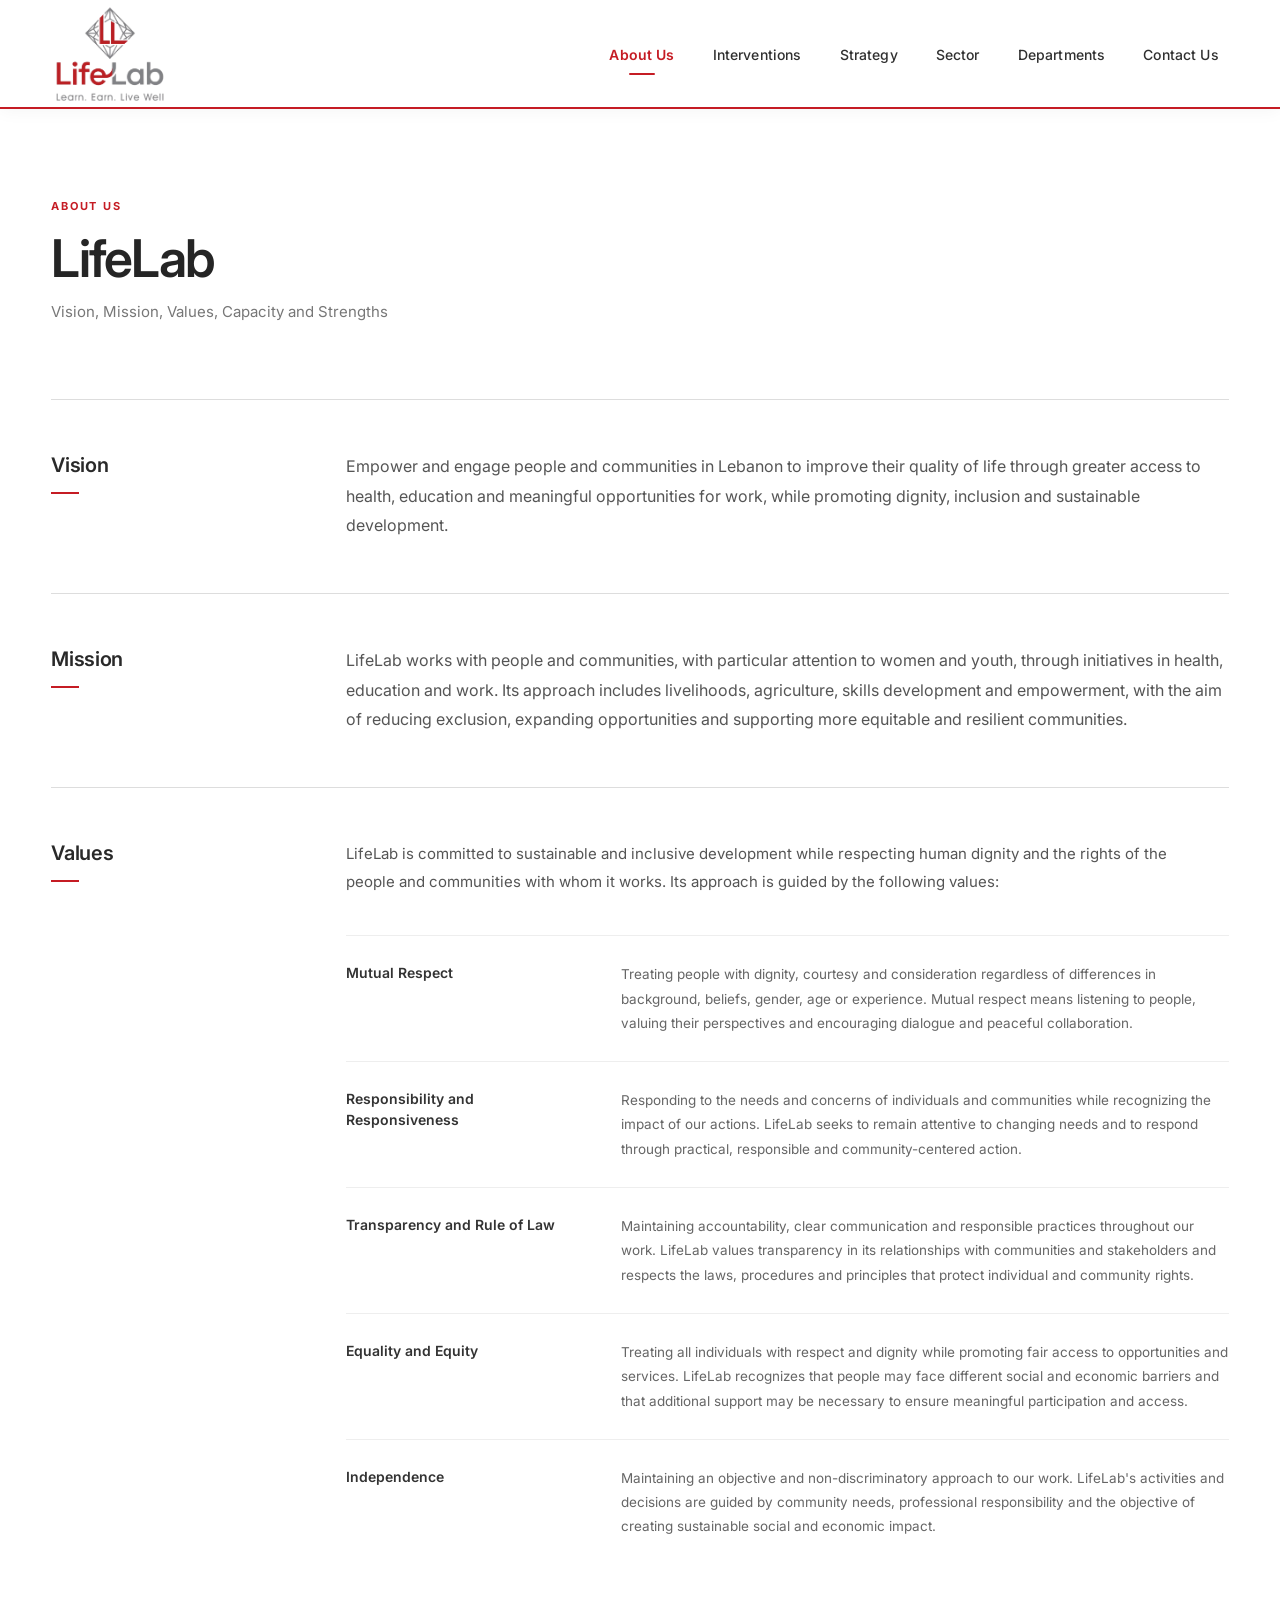
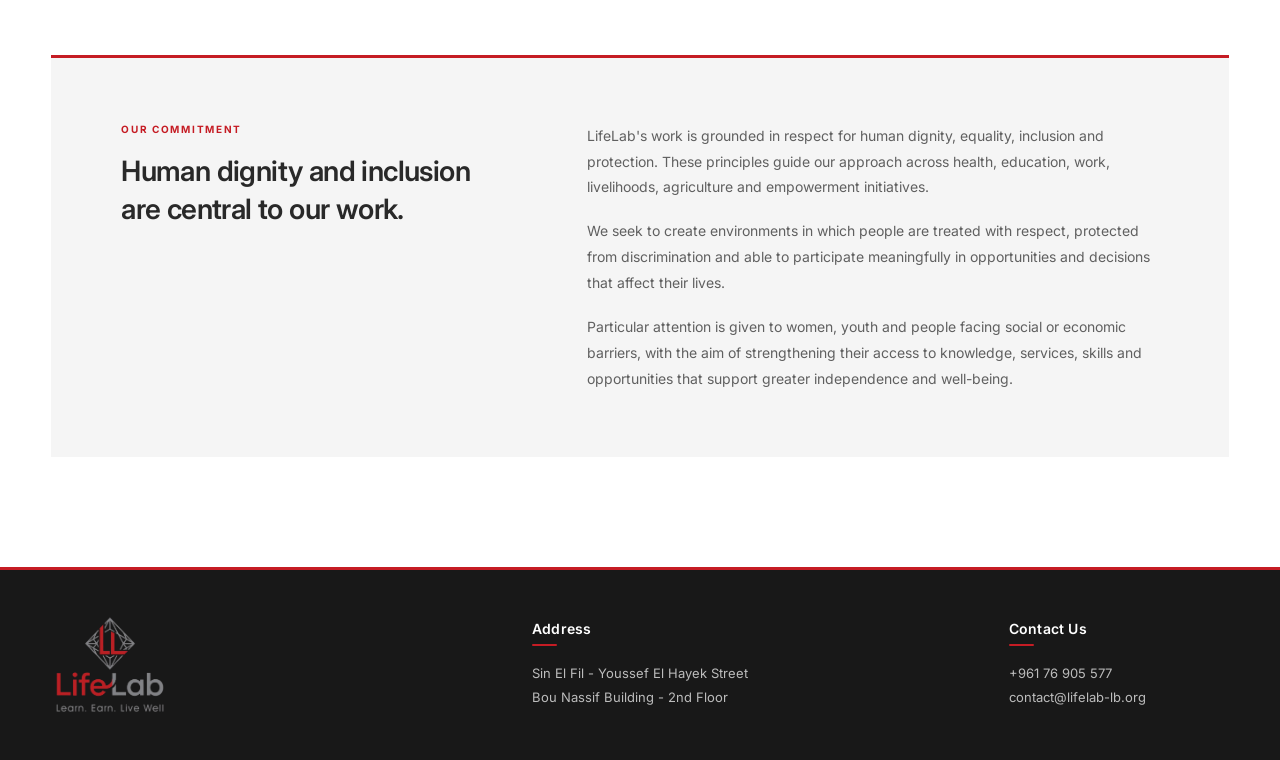
==== commit e2a1130a: "Update index.html" ====
--- a/index.html
+++ b/index.html
@@ -397,7 +397,7 @@
                 </a>
 
                 <a href="mailto:contact@lifelab-leb.org">
-                    contact@lifelab-leb.org
+                    contact@lifelab-lb.org
                 </a>
 
             </div>
@@ -413,4 +413,4 @@
 
 </body>
 
-</html>+</html>
